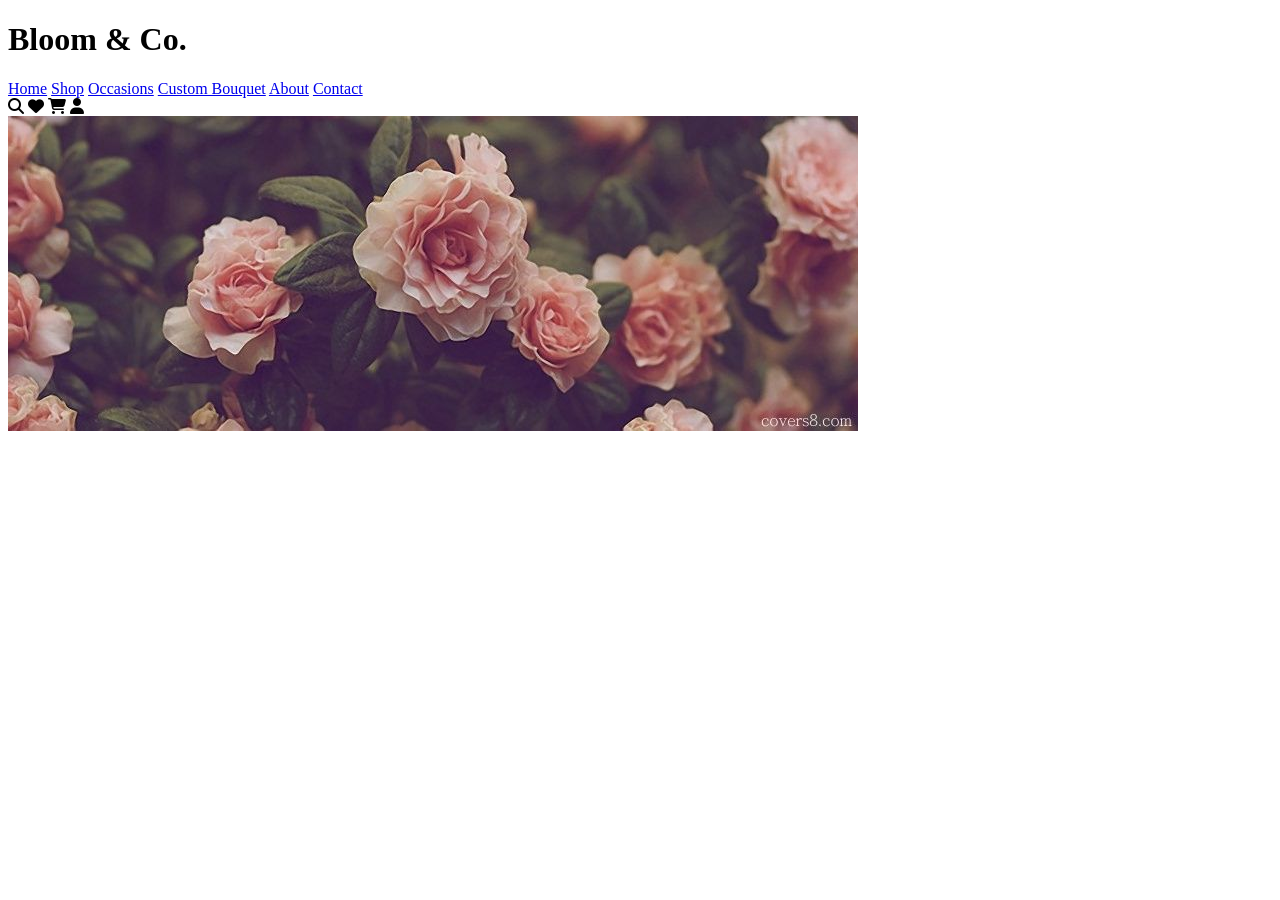
==== index.html @ 58dac590 "First Version" ====
<!doctype html>
<html lang="en">
  <head>
    <title>Bloom & Co.</title>
    <link href="CSS/index.css" rel="stylesheet" />
    <link href="https://cdnjs.cloudflare.com/ajax/libs/font-awesome/6.5.2/css/all.min.css" rel="stylesheet" />
  </head>
  <body>
    <header>
      <h1>Bloom & Co.</h1>
      <nav>
        <a href="home.html">Home</a>
        <a href="sources/shop.html">Shop</a>
        <a href="occasions.html">Occasions</a>
        <a href="custom.html">Custom Bouquet</a>
        <a href="about.html">About</a>
        <a href="contact.html">Contact</a>
      </nav>

      <div class="icons">
        <i class="fa-solid fa-search"></i>
        <i class="fa-solid fa-heart"></i>
        <i class="fa-solid fa-cart-shopping"></i>
        <i class="fa-solid fa-user"></i>
      </div>
    </header>

    <main>
      <section class="hero">
        <img src="assets/cover.jpg" alt="Flowers" />
      </section>
    </main>
  </body>
</html>
---- CSS/index.css ----
nav {
  cursor: pointer;
}
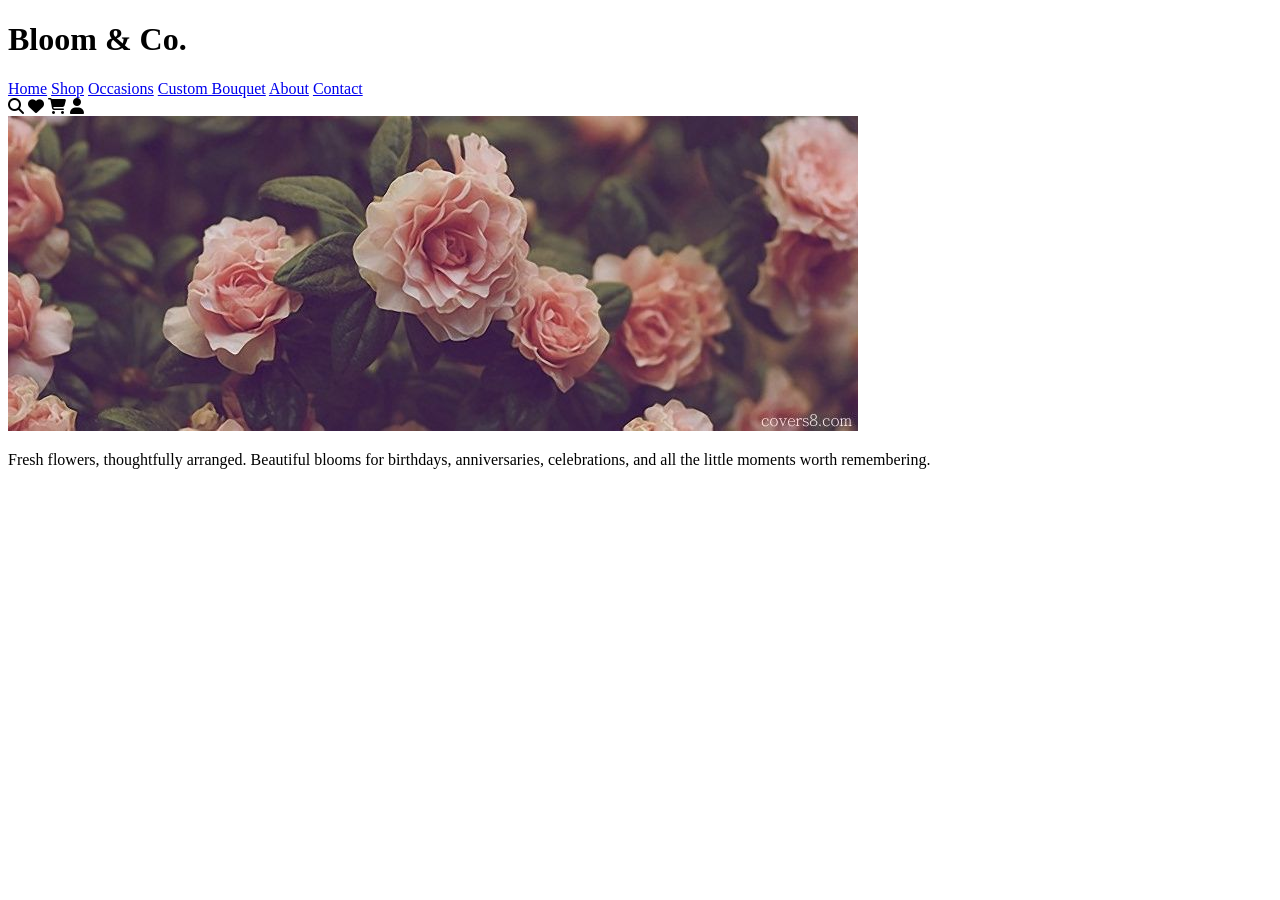
==== commit f7c12b02: "v1.2 progress" ====
--- a/index.html
+++ b/index.html
@@ -10,7 +10,7 @@
       <h1>Bloom & Co.</h1>
       <nav>
         <a href="home.html">Home</a>
-        <a href="sources/shop.html">Shop</a>
+        <a href="pages/shop.html">Shop</a>
         <a href="occasions.html">Occasions</a>
         <a href="custom.html">Custom Bouquet</a>
         <a href="about.html">About</a>
@@ -28,6 +28,10 @@
     <main>
       <section class="hero">
         <img src="assets/cover.jpg" alt="Flowers" />
+        <p>
+          Fresh flowers, thoughtfully arranged. Beautiful blooms for birthdays, anniversaries, celebrations,
+          and all the little moments worth remembering.
+        </p>
       </section>
     </main>
   </body>
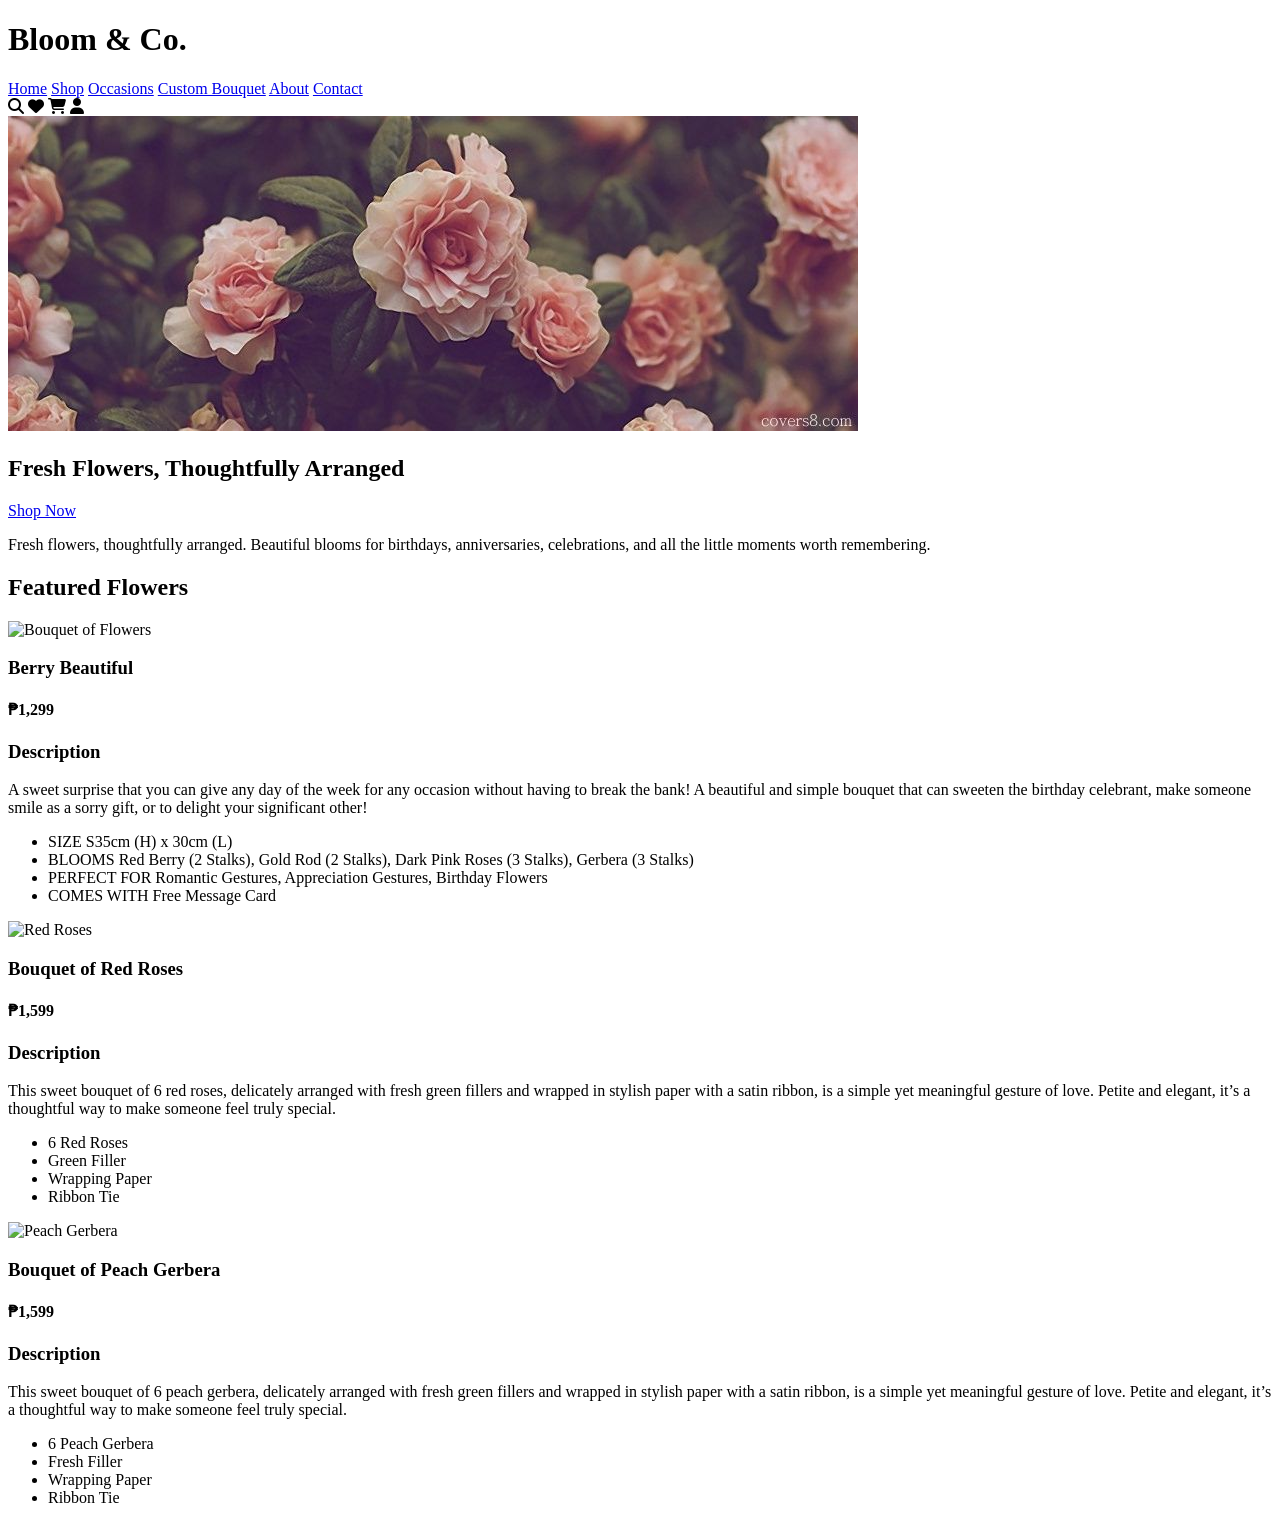
==== commit ba6de4b9: "V1.3 Progress" ====
--- a/index.html
+++ b/index.html
@@ -11,10 +11,10 @@
       <nav>
         <a href="home.html">Home</a>
         <a href="pages/shop.html">Shop</a>
-        <a href="occasions.html">Occasions</a>
-        <a href="custom.html">Custom Bouquet</a>
-        <a href="about.html">About</a>
-        <a href="contact.html">Contact</a>
+        <a href="pages/occasions.html">Occasions</a>
+        <a href="pages/custom.html">Custom Bouquet</a>
+        <a href="pages/about.html">About</a>
+        <a href="pages/contact.html">Contact</a>
       </nav>
 
       <div class="icons">
@@ -28,11 +28,91 @@
     <main>
       <section class="hero">
         <img src="assets/cover.jpg" alt="Flowers" />
+        <h2>Fresh Flowers, Thoughtfully Arranged</h2>
+        <a href="pages/shop.html" class="btn">Shop Now</a>
         <p>
           Fresh flowers, thoughtfully arranged. Beautiful blooms for birthdays, anniversaries, celebrations,
           and all the little moments worth remembering.
         </p>
       </section>
+
+      <section class="featured">
+        <h2>Featured Flowers</h2>
+
+        <!-- Bouquet 1 -->
+        <article>
+          <img
+            src="https://www.flowerchimp.com.ph/cdn/shop/products/PH-bouquet-rename-LR-01_493x.jpg?v=1740740470"
+            alt="Bouquet of Flowers"
+          />
+          <h3>Berry Beautiful</h3>
+          <h4>₱1,299</h4>
+          <h3>Description</h3>
+          <p>
+            A sweet surprise that you can give any day of the week for any occasion without having to break
+            the bank! A beautiful and simple bouquet that can sweeten the birthday celebrant, make someone
+            smile as a sorry gift, or to delight your significant other!
+          </p>
+
+          <ul>
+            <li>SIZE S35cm (H) x 30cm (L)</li>
+            <li>
+              BLOOMS Red Berry (2 Stalks), Gold Rod (2 Stalks), Dark Pink Roses (3 Stalks), Gerbera (3 Stalks)
+            </li>
+            <li>PERFECT FOR Romantic Gestures, Appreciation Gestures, Birthday Flowers</li>
+            <li>COMES WITH Free Message Card</li>
+          </ul>
+        </article>
+
+        <!-- Bouquet 2 -->
+        <article>
+          <img
+            src="https://cdn.florista.ph/uploads/product/floristaph/JAN2026/9091-1769665216452.webp"
+            alt="Red Roses"
+            height="500"
+            width="500"
+          />
+          <h3>Bouquet of Red Roses</h3>
+          <h4>₱1,599</h4>
+          <h3>Description</h3>
+          <p>
+            This sweet bouquet of 6 red roses, delicately arranged with fresh green fillers and wrapped in
+            stylish paper with a satin ribbon, is a simple yet meaningful gesture of love. Petite and elegant,
+            it’s a thoughtful way to make someone feel truly special.
+          </p>
+          <ul>
+            <li>6 Red Roses</li>
+            <li>Green Filler</li>
+            <li>Wrapping Paper</li>
+            <li>Ribbon Tie</li>
+          </ul>
+        </article>
+
+        <!-- Bouquet 3 -->
+        <article>
+          <img
+            src="https://cdn.florista.ph/uploads/product/floristaph/MAY2025/5096-1746436342760.webp"
+            alt="Peach Gerbera"
+            height="500"
+            width="500"
+          />
+
+          <h3>Bouquet of Peach Gerbera</h3>
+          <h4>₱1,599</h4>
+          <h3>Description</h3>
+          <p>
+            This sweet bouquet of 6 peach gerbera, delicately arranged with fresh green fillers and wrapped in
+            stylish paper with a satin ribbon, is a simple yet meaningful gesture of love. Petite and elegant,
+            it’s a thoughtful way to make someone feel truly special.
+          </p>
+          <ul>
+            <li>6 Peach Gerbera</li>
+            <li>Fresh Filler</li>
+            <li>Wrapping Paper</li>
+            <li>Ribbon Tie</li>
+          </ul>
+        </article>
+      </section>
     </main>
   </body>
 </html>
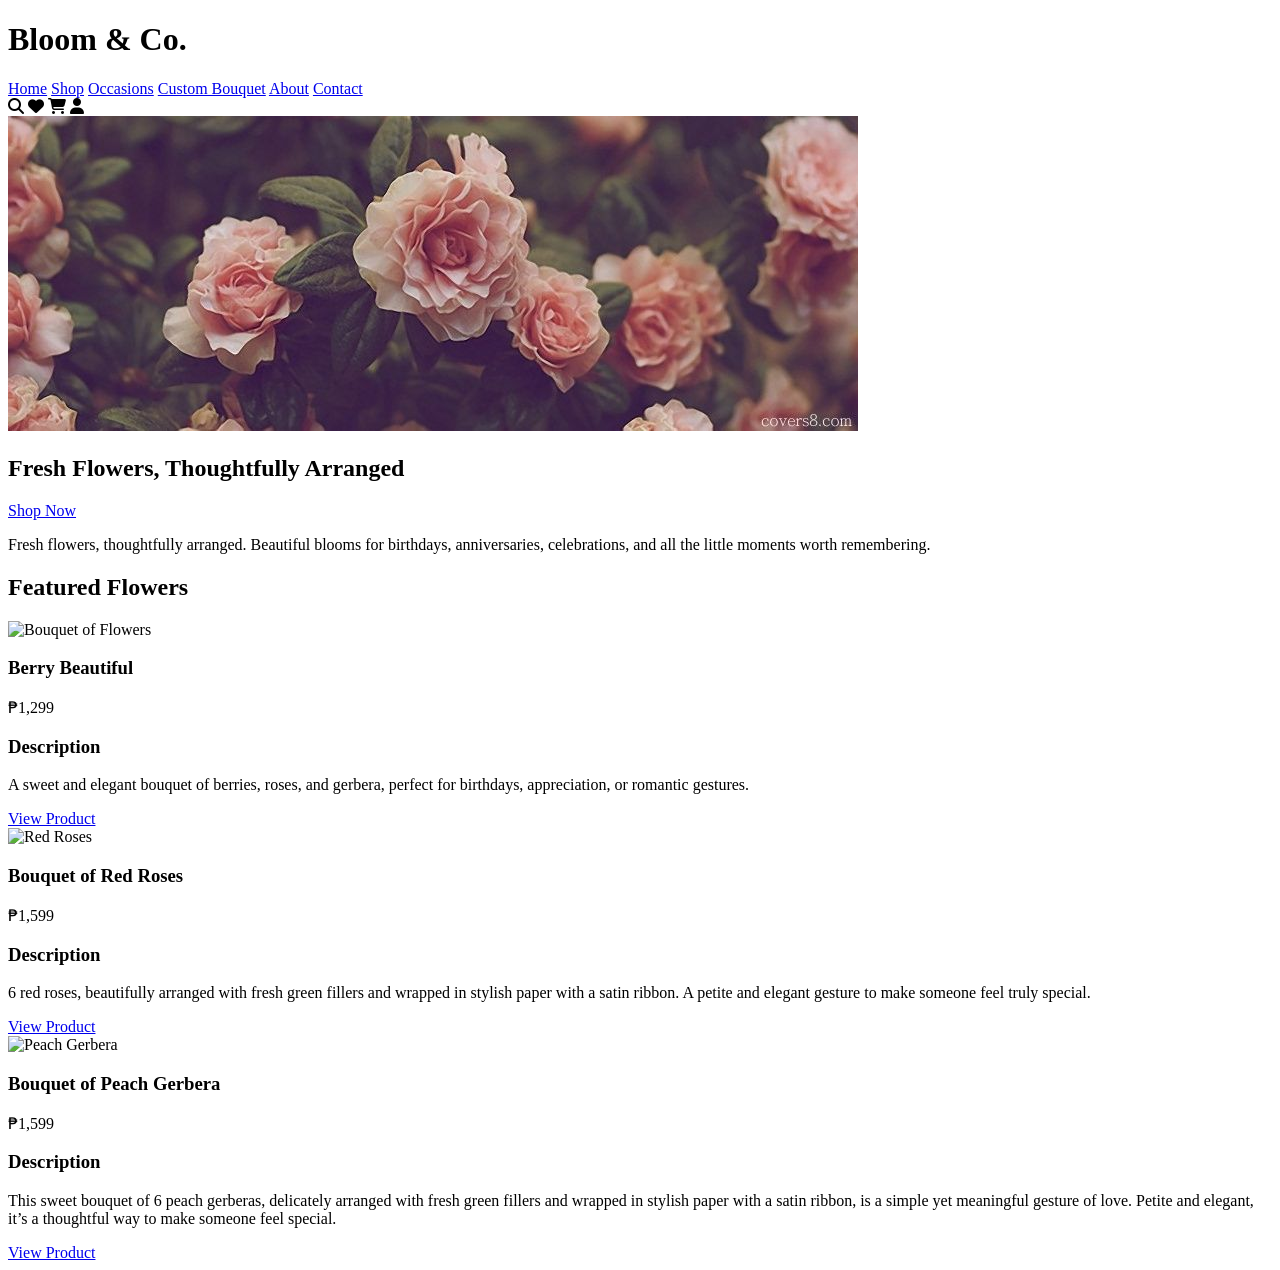
==== commit abb29377: "V.1.3.1 Update and revision for structure" ====
--- a/index.html
+++ b/index.html
@@ -45,23 +45,16 @@
             src="https://www.flowerchimp.com.ph/cdn/shop/products/PH-bouquet-rename-LR-01_493x.jpg?v=1740740470"
             alt="Bouquet of Flowers"
           />
-          <h3>Berry Beautiful</h3>
-          <h4>₱1,299</h4>
-          <h3>Description</h3>
-          <p>
-            A sweet surprise that you can give any day of the week for any occasion without having to break
-            the bank! A beautiful and simple bouquet that can sweeten the birthday celebrant, make someone
-            smile as a sorry gift, or to delight your significant other!
-          </p>
-
-          <ul>
-            <li>SIZE S35cm (H) x 30cm (L)</li>
-            <li>
-              BLOOMS Red Berry (2 Stalks), Gold Rod (2 Stalks), Dark Pink Roses (3 Stalks), Gerbera (3 Stalks)
-            </li>
-            <li>PERFECT FOR Romantic Gestures, Appreciation Gestures, Birthday Flowers</li>
-            <li>COMES WITH Free Message Card</li>
-          </ul>
+          <div class="product-info">
+            <h3>Berry Beautiful</h3>
+            <p>₱1,299</p>
+            <h3>Description</h3>
+            <p>
+              A sweet and elegant bouquet of berries, roses, and gerbera, perfect for birthdays, appreciation,
+              or romantic gestures.
+            </p>
+            <a href="pages/shop.html">View Product</a>
+          </div>
         </article>
 
         <!-- Bouquet 2 -->
@@ -72,20 +65,16 @@
             height="500"
             width="500"
           />
-          <h3>Bouquet of Red Roses</h3>
-          <h4>₱1,599</h4>
-          <h3>Description</h3>
-          <p>
-            This sweet bouquet of 6 red roses, delicately arranged with fresh green fillers and wrapped in
-            stylish paper with a satin ribbon, is a simple yet meaningful gesture of love. Petite and elegant,
-            it’s a thoughtful way to make someone feel truly special.
-          </p>
-          <ul>
-            <li>6 Red Roses</li>
-            <li>Green Filler</li>
-            <li>Wrapping Paper</li>
-            <li>Ribbon Tie</li>
-          </ul>
+          <div class="product-info">
+            <h3>Bouquet of Red Roses</h3>
+            <p>₱1,599</p>
+            <h3>Description</h3>
+            <p>
+              6 red roses, beautifully arranged with fresh green fillers and wrapped in stylish paper with a
+              satin ribbon. A petite and elegant gesture to make someone feel truly special.
+            </p>
+            <a href="pages/shop.html">View Product</a>
+          </div>
         </article>
 
         <!-- Bouquet 3 -->
@@ -96,21 +85,17 @@
             height="500"
             width="500"
           />
-
-          <h3>Bouquet of Peach Gerbera</h3>
-          <h4>₱1,599</h4>
-          <h3>Description</h3>
-          <p>
-            This sweet bouquet of 6 peach gerbera, delicately arranged with fresh green fillers and wrapped in
-            stylish paper with a satin ribbon, is a simple yet meaningful gesture of love. Petite and elegant,
-            it’s a thoughtful way to make someone feel truly special.
-          </p>
-          <ul>
-            <li>6 Peach Gerbera</li>
-            <li>Fresh Filler</li>
-            <li>Wrapping Paper</li>
-            <li>Ribbon Tie</li>
-          </ul>
+          <div class="product-info">
+            <h3>Bouquet of Peach Gerbera</h3>
+            <p>₱1,599</p>
+            <h3>Description</h3>
+            <p>
+              This sweet bouquet of 6 peach gerberas, delicately arranged with fresh green fillers and wrapped
+              in stylish paper with a satin ribbon, is a simple yet meaningful gesture of love. Petite and
+              elegant, it’s a thoughtful way to make someone feel special.
+            </p>
+            <a href="pages/shop.html">View Product</a>
+          </div>
         </article>
       </section>
     </main>
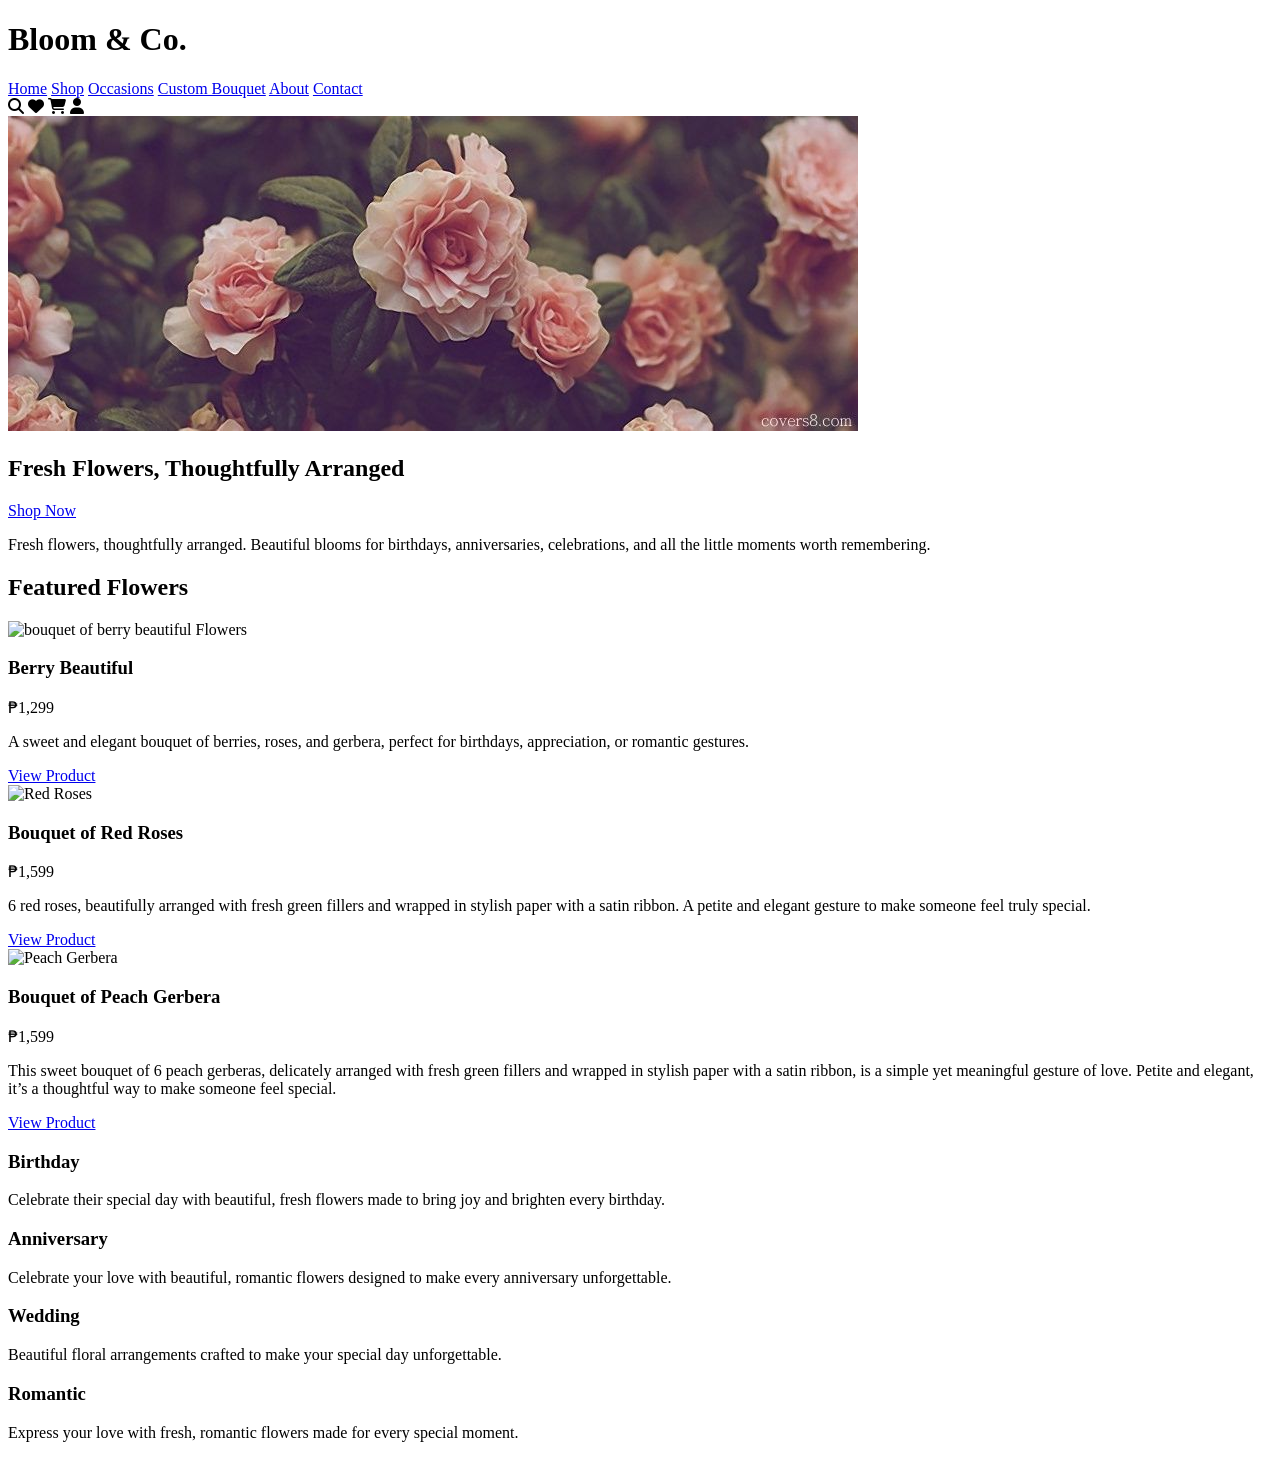
==== commit a3aae6b3: "V1.3.5 Progress" ====
--- a/index.html
+++ b/index.html
@@ -9,7 +9,7 @@
     <header>
       <h1>Bloom & Co.</h1>
       <nav>
-        <a href="home.html">Home</a>
+        <a href="index.html">Home</a>
         <a href="pages/shop.html">Shop</a>
         <a href="pages/occasions.html">Occasions</a>
         <a href="pages/custom.html">Custom Bouquet</a>
@@ -38,64 +38,90 @@
 
       <section class="featured">
         <h2>Featured Flowers</h2>
+        <div class="product-list">
+          <!-- Bouquet 1 -->
+          <article class="product-card">
+            <img
+              src="https://www.flowerchimp.com.ph/cdn/shop/products/PH-bouquet-rename-LR-01_493x.jpg?v=1740740470"
+              alt="bouquet of berry beautiful Flowers"
+            />
+            <div class="product-info">
+              <h3>Berry Beautiful</h3>
+              <p>₱1,299</p>
+              <p>
+                A sweet and elegant bouquet of berries, roses, and gerbera, perfect for birthdays,
+                appreciation, or romantic gestures.
+              </p>
+              <a href="pages/shop.html">View Product</a>
+            </div>
+          </article>
 
-        <!-- Bouquet 1 -->
+          <!-- Bouquet 2 -->
+          <article class="product-card">
+            <img
+              src="https://cdn.florista.ph/uploads/product/floristaph/JAN2026/9091-1769665216452.webp"
+              alt="Red Roses"
+            />
+            <div class="product-info">
+              <h3>Bouquet of Red Roses</h3>
+              <p>₱1,599</p>
+              <p>
+                6 red roses, beautifully arranged with fresh green fillers and wrapped in stylish paper with a
+                satin ribbon. A petite and elegant gesture to make someone feel truly special.
+              </p>
+              <a href="pages/shop.html">View Product</a>
+            </div>
+          </article>
+
+          <!-- Bouquet 3 -->
+          <article class="product-card">
+            <img
+              src="https://cdn.florista.ph/uploads/product/floristaph/MAY2025/5096-1746436342760.webp"
+              alt="Peach Gerbera"
+            />
+            <div class="product-info">
+              <h3>Bouquet of Peach Gerbera</h3>
+              <p>₱1,599</p>
+              <p>
+                This sweet bouquet of 6 peach gerberas, delicately arranged with fresh green fillers and
+                wrapped in stylish paper with a satin ribbon, is a simple yet meaningful gesture of love.
+                Petite and elegant, it’s a thoughtful way to make someone feel special.
+              </p>
+              <a href="pages/shop.html">View Product</a>
+            </div>
+          </article>
+        </div>
+      </section>
+
+      <section class="occasions">
+        <!-- Birthday -->
         <article>
-          <img
-            src="https://www.flowerchimp.com.ph/cdn/shop/products/PH-bouquet-rename-LR-01_493x.jpg?v=1740740470"
-            alt="Bouquet of Flowers"
-          />
-          <div class="product-info">
-            <h3>Berry Beautiful</h3>
-            <p>₱1,299</p>
-            <h3>Description</h3>
-            <p>
-              A sweet and elegant bouquet of berries, roses, and gerbera, perfect for birthdays, appreciation,
-              or romantic gestures.
-            </p>
-            <a href="pages/shop.html">View Product</a>
-          </div>
+          <h3>Birthday</h3>
+          <p>
+            Celebrate their special day with beautiful, fresh flowers made to bring joy and brighten every
+            birthday.
+          </p>
         </article>
 
-        <!-- Bouquet 2 -->
+        <!-- Anniversary-->
         <article>
-          <img
-            src="https://cdn.florista.ph/uploads/product/floristaph/JAN2026/9091-1769665216452.webp"
-            alt="Red Roses"
-            height="500"
-            width="500"
-          />
-          <div class="product-info">
-            <h3>Bouquet of Red Roses</h3>
-            <p>₱1,599</p>
-            <h3>Description</h3>
-            <p>
-              6 red roses, beautifully arranged with fresh green fillers and wrapped in stylish paper with a
-              satin ribbon. A petite and elegant gesture to make someone feel truly special.
-            </p>
-            <a href="pages/shop.html">View Product</a>
-          </div>
+          <h3>Anniversary</h3>
+          <p>
+            Celebrate your love with beautiful, romantic flowers designed to make every anniversary
+            unforgettable.
+          </p>
         </article>
 
-        <!-- Bouquet 3 -->
+        <!-- Wedding -->
         <article>
-          <img
-            src="https://cdn.florista.ph/uploads/product/floristaph/MAY2025/5096-1746436342760.webp"
-            alt="Peach Gerbera"
-            height="500"
-            width="500"
-          />
-          <div class="product-info">
-            <h3>Bouquet of Peach Gerbera</h3>
-            <p>₱1,599</p>
-            <h3>Description</h3>
-            <p>
-              This sweet bouquet of 6 peach gerberas, delicately arranged with fresh green fillers and wrapped
-              in stylish paper with a satin ribbon, is a simple yet meaningful gesture of love. Petite and
-              elegant, it’s a thoughtful way to make someone feel special.
-            </p>
-            <a href="pages/shop.html">View Product</a>
-          </div>
+          <h3>Wedding</h3>
+          <p>Beautiful floral arrangements crafted to make your special day unforgettable.</p>
+        </article>
+
+        <!-- Romantic-->
+        <article>
+          <h3>Romantic</h3>
+          <p>Express your love with fresh, romantic flowers made for every special moment.</p>
         </article>
       </section>
     </main>
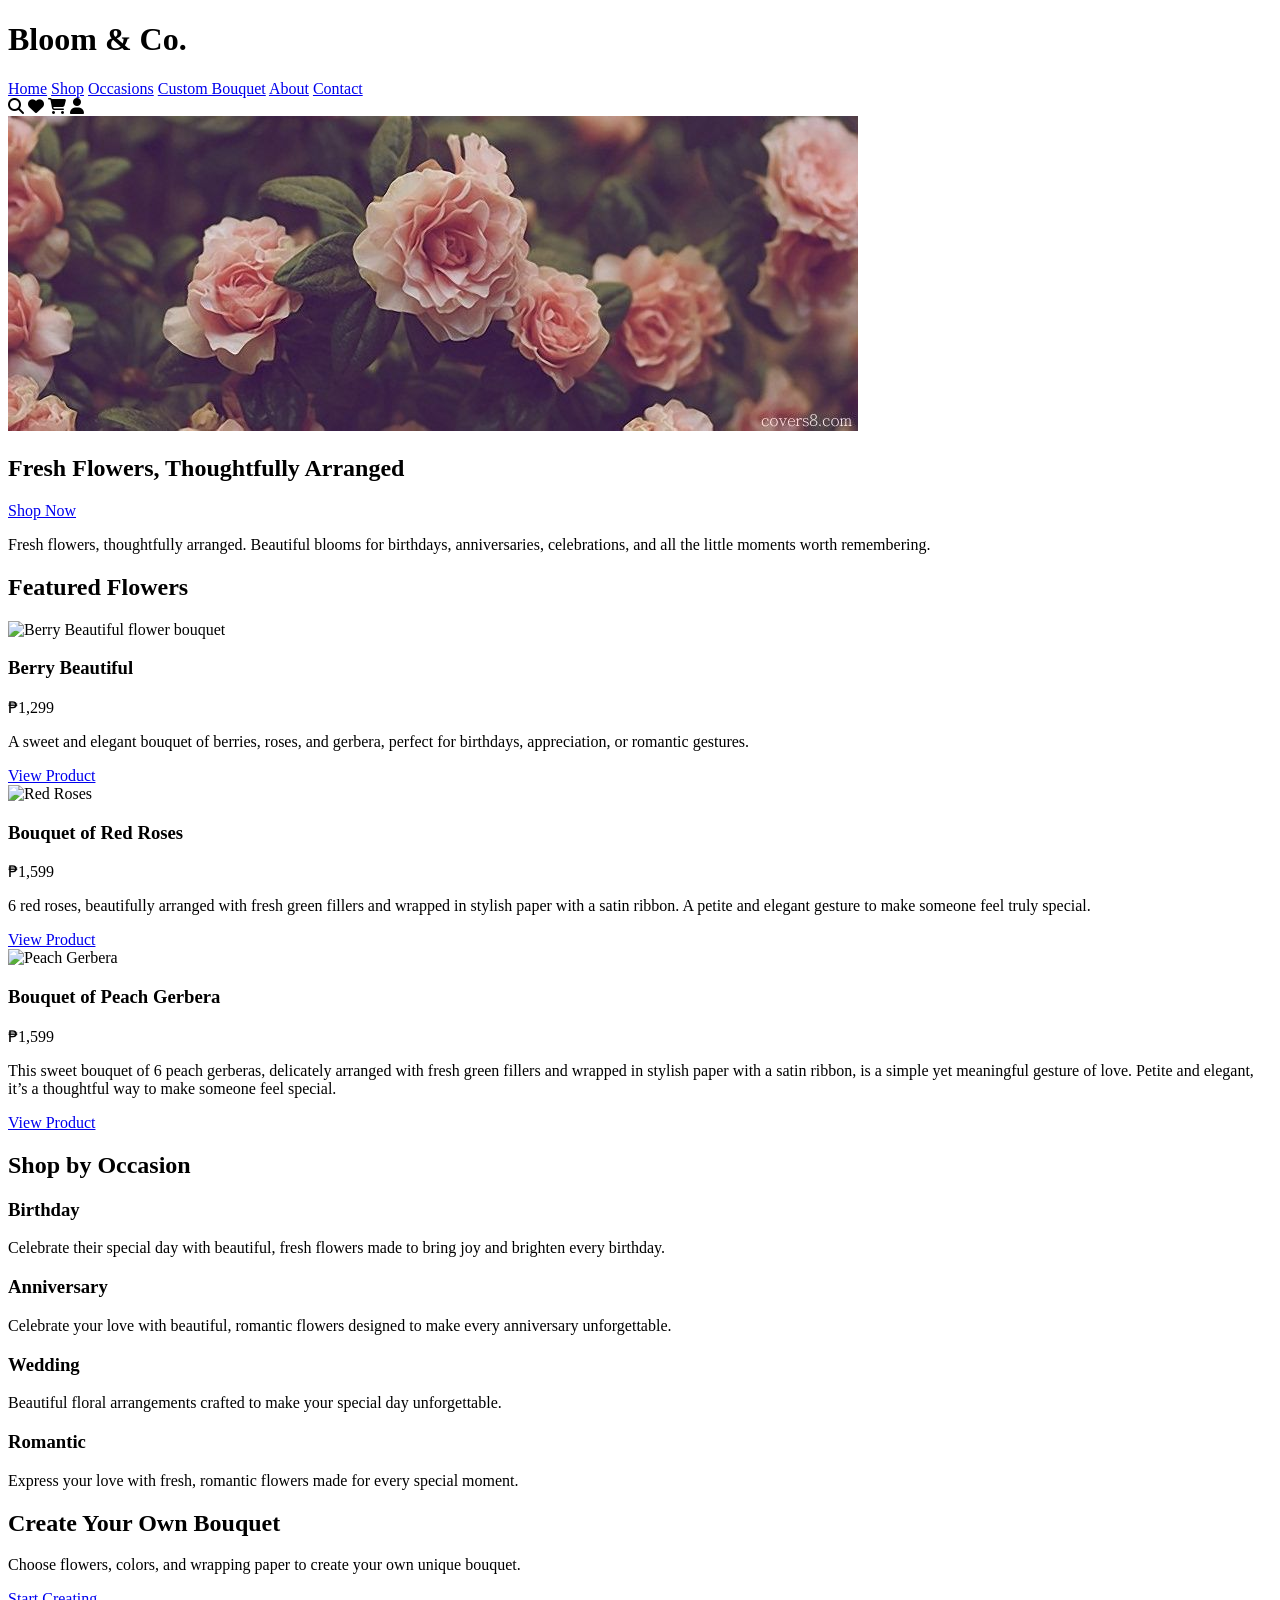
==== commit a78ebaf3: "hahays" ====
--- a/index.html
+++ b/index.html
@@ -43,7 +43,7 @@
           <article class="product-card">
             <img
               src="https://www.flowerchimp.com.ph/cdn/shop/products/PH-bouquet-rename-LR-01_493x.jpg?v=1740740470"
-              alt="bouquet of berry beautiful Flowers"
+              alt="Berry Beautiful flower bouquet"
             />
             <div class="product-info">
               <h3>Berry Beautiful</h3>
@@ -94,35 +94,44 @@
       </section>
 
       <section class="occasions">
-        <!-- Birthday -->
-        <article>
-          <h3>Birthday</h3>
-          <p>
-            Celebrate their special day with beautiful, fresh flowers made to bring joy and brighten every
-            birthday.
-          </p>
-        </article>
+        <h2>Shop by Occasion</h2>
+        <div class="occasion-list">
+          <!-- Birthday -->
+          <article>
+            <h3>Birthday</h3>
+            <p>
+              Celebrate their special day with beautiful, fresh flowers made to bring joy and brighten every
+              birthday.
+            </p>
+          </article>
 
-        <!-- Anniversary-->
-        <article>
-          <h3>Anniversary</h3>
-          <p>
-            Celebrate your love with beautiful, romantic flowers designed to make every anniversary
-            unforgettable.
-          </p>
-        </article>
+          <!-- Anniversary-->
+          <article>
+            <h3>Anniversary</h3>
+            <p>
+              Celebrate your love with beautiful, romantic flowers designed to make every anniversary
+              unforgettable.
+            </p>
+          </article>
 
-        <!-- Wedding -->
-        <article>
-          <h3>Wedding</h3>
-          <p>Beautiful floral arrangements crafted to make your special day unforgettable.</p>
-        </article>
+          <!-- Wedding -->
+          <article>
+            <h3>Wedding</h3>
+            <p>Beautiful floral arrangements crafted to make your special day unforgettable.</p>
+          </article>
 
-        <!-- Romantic-->
-        <article>
-          <h3>Romantic</h3>
-          <p>Express your love with fresh, romantic flowers made for every special moment.</p>
-        </article>
+          <!-- Romantic-->
+          <article>
+            <h3>Romantic</h3>
+            <p>Express your love with fresh, romantic flowers made for every special moment.</p>
+          </article>
+        </div>
+      </section>
+
+      <section class="custom-bouquet">
+        <h2>Create Your Own Bouquet</h2>
+        <p>Choose flowers, colors, and wrapping paper to create your own unique bouquet.</p>
+        <a href="pages/custom.html" class="btn">Start Creating</a>
       </section>
     </main>
   </body>
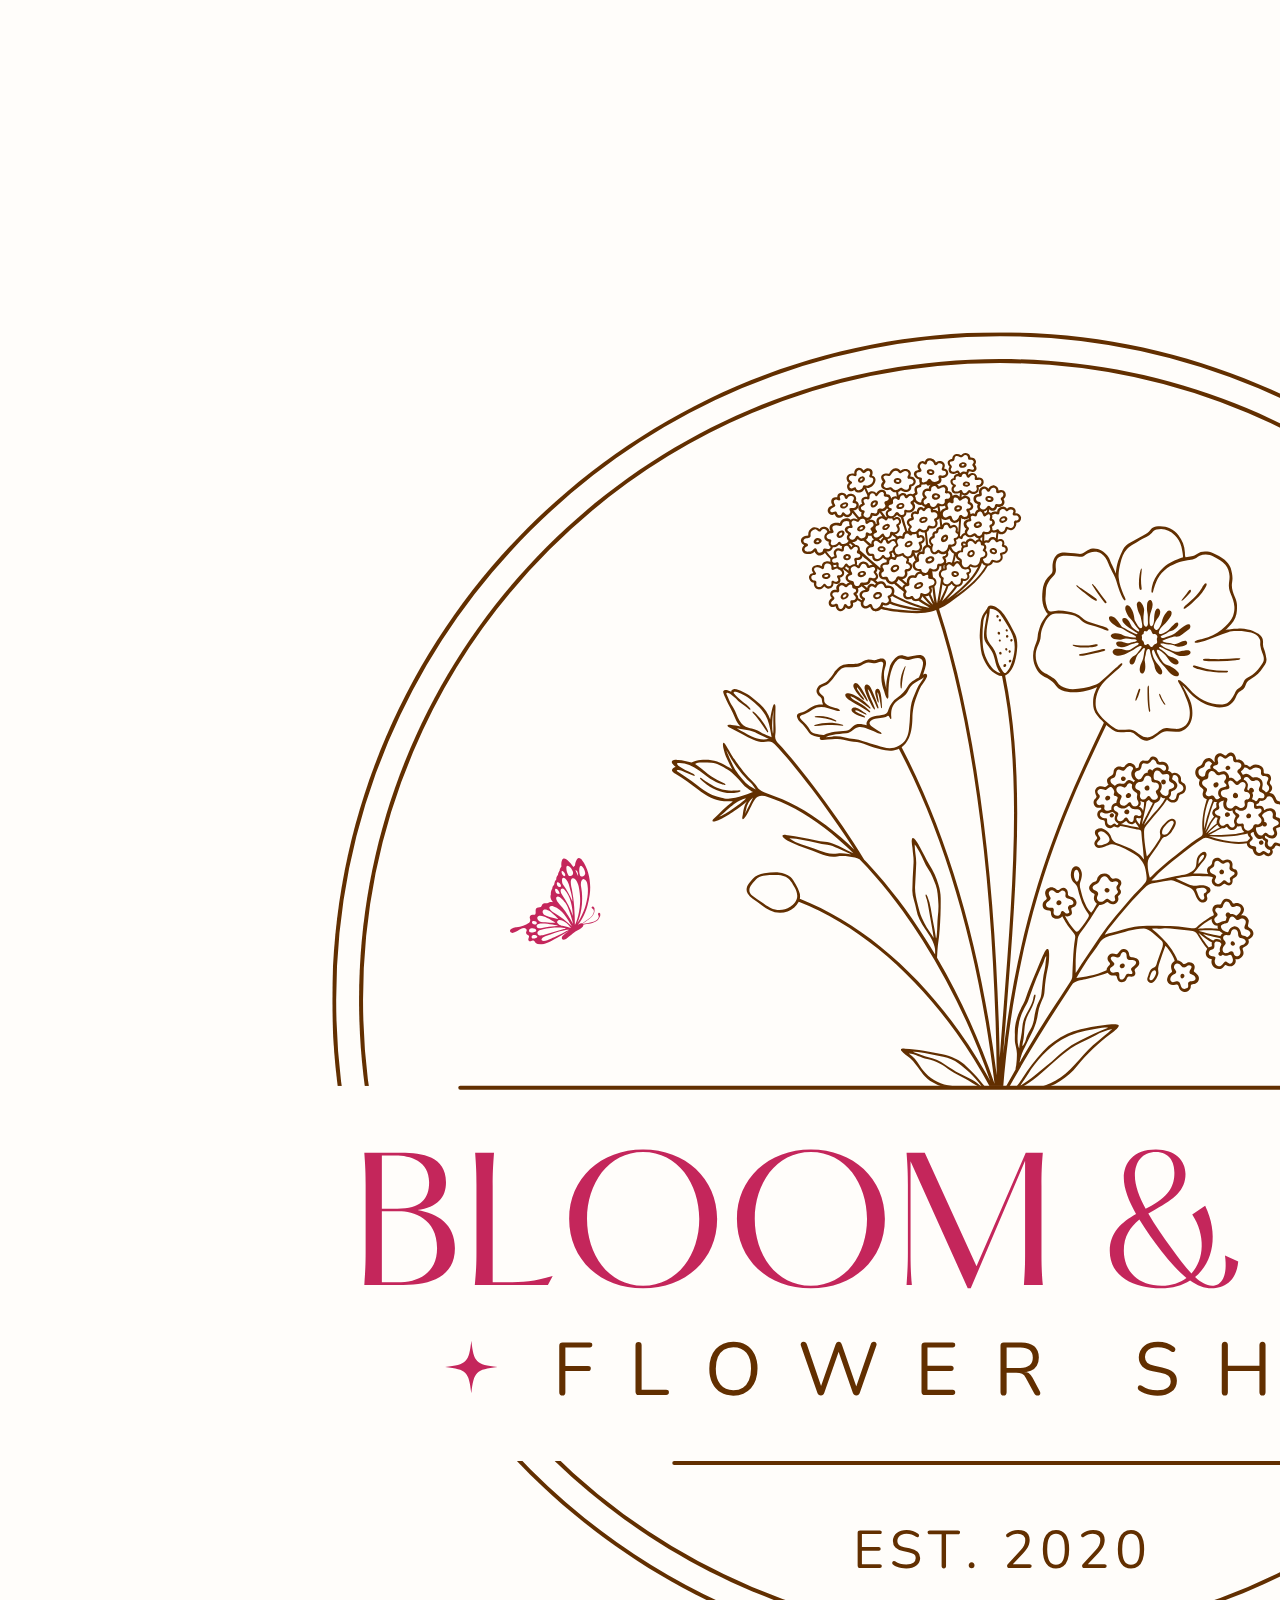
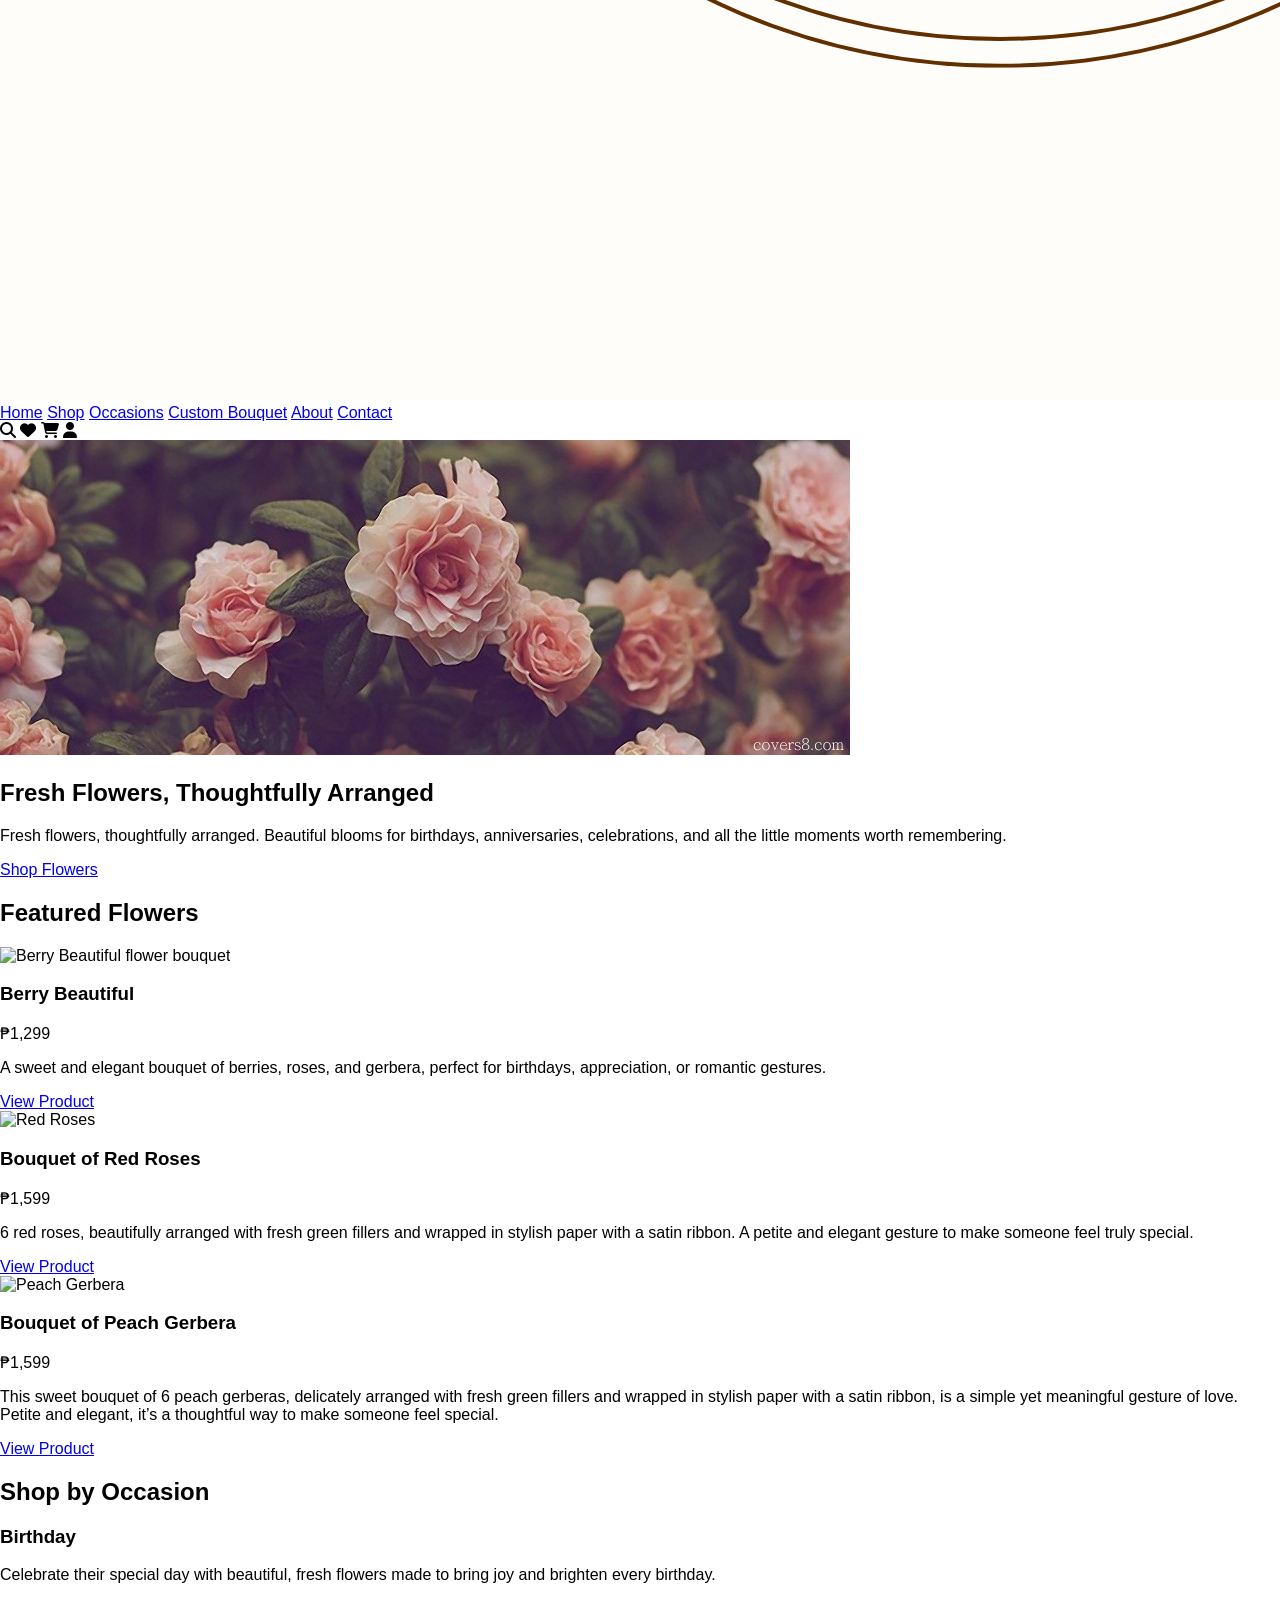
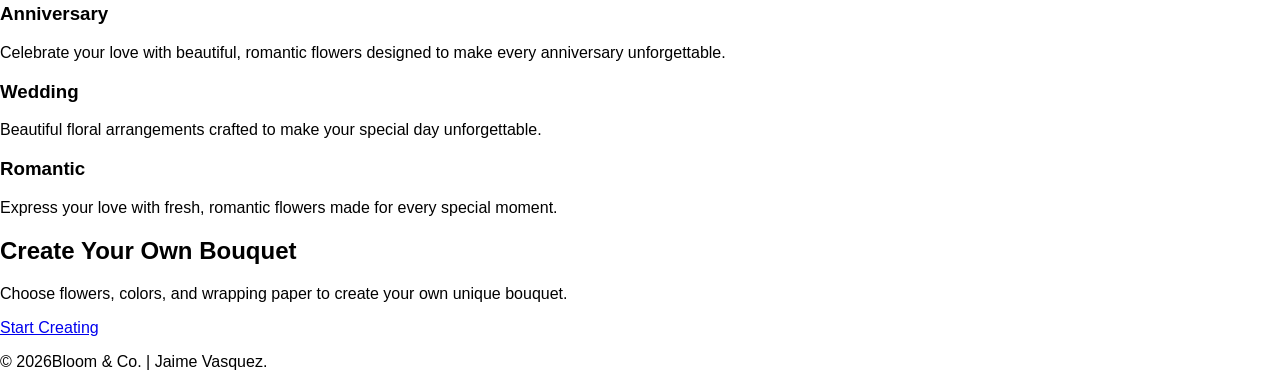
==== commit ba111a71: "Improved Structure" ====
--- a/index.html
+++ b/index.html
@@ -1,21 +1,25 @@
 <!doctype html>
 <html lang="en">
   <head>
+    <meta charset="utf-8" />
+    <meta name="viewport" content="width=device-width, initial-scale=1" />
     <title>Bloom & Co.</title>
     <link href="CSS/index.css" rel="stylesheet" />
     <link href="https://cdnjs.cloudflare.com/ajax/libs/font-awesome/6.5.2/css/all.min.css" rel="stylesheet" />
   </head>
   <body>
     <header>
-      <h1>Bloom & Co.</h1>
-      <nav>
-        <a href="index.html">Home</a>
-        <a href="pages/shop.html">Shop</a>
-        <a href="pages/occasions.html">Occasions</a>
-        <a href="pages/custom.html">Custom Bouquet</a>
-        <a href="pages/about.html">About</a>
-        <a href="pages/contact.html">Contact</a>
-      </nav>
+      <div class="nav-left">
+        <a href="index.html"><img src="assets/logo.png" alt="Logo" /></a>
+        <nav>
+          <a href="index.html">Home</a>
+          <a href="pages/shop.html">Shop</a>
+          <a href="pages/occasions.html">Occasions</a>
+          <a href="pages/custom.html">Custom Bouquet</a>
+          <a href="pages/about.html">About</a>
+          <a href="pages/contact.html">Contact</a>
+        </nav>
+      </div>
 
       <div class="icons">
         <i class="fa-solid fa-search"></i>
@@ -28,12 +32,12 @@
     <main>
       <section class="hero">
         <img src="assets/cover.jpg" alt="Flowers" />
-        <h2>Fresh Flowers, Thoughtfully Arranged</h2>
-        <a href="pages/shop.html" class="btn">Shop Now</a>
+        <h1>Fresh Flowers, Thoughtfully Arranged</h1>
         <p>
           Fresh flowers, thoughtfully arranged. Beautiful blooms for birthdays, anniversaries, celebrations,
           and all the little moments worth remembering.
         </p>
+        <a href="pages/shop.html">Shop Flowers</a>
       </section>
 
       <section class="featured">
@@ -97,7 +101,7 @@
         <h2>Shop by Occasion</h2>
         <div class="occasion-list">
           <!-- Birthday -->
-          <article>
+          <article class="occasion-card">
             <h3>Birthday</h3>
             <p>
               Celebrate their special day with beautiful, fresh flowers made to bring joy and brighten every
@@ -106,7 +110,7 @@
           </article>
 
           <!-- Anniversary-->
-          <article>
+          <article class="occasion-card">
             <h3>Anniversary</h3>
             <p>
               Celebrate your love with beautiful, romantic flowers designed to make every anniversary
@@ -115,13 +119,13 @@
           </article>
 
           <!-- Wedding -->
-          <article>
+          <article class="occasion-card">
             <h3>Wedding</h3>
             <p>Beautiful floral arrangements crafted to make your special day unforgettable.</p>
           </article>
 
           <!-- Romantic-->
-          <article>
+          <article class="occasion-card">
             <h3>Romantic</h3>
             <p>Express your love with fresh, romantic flowers made for every special moment.</p>
           </article>
@@ -134,5 +138,11 @@
         <a href="pages/custom.html" class="btn">Start Creating</a>
       </section>
     </main>
+    <footer>
+      <p>&copy; <span id="year"></span>Bloom & Co. | Jaime Vasquez.</p>
+    </footer>
+    <script>
+      document.getElementById("year").textContent = new Date().getFullYear();
+    </script>
   </body>
 </html>
--- a/CSS/index.css
+++ b/CSS/index.css
@@ -1,3 +1,12 @@
 nav {
   cursor: pointer;
 }
+
+* {
+  box-sizing: border-box;
+}
+
+body {
+  margin: 0;
+  font-family: Arial, Helvetica, sans-serif;
+}
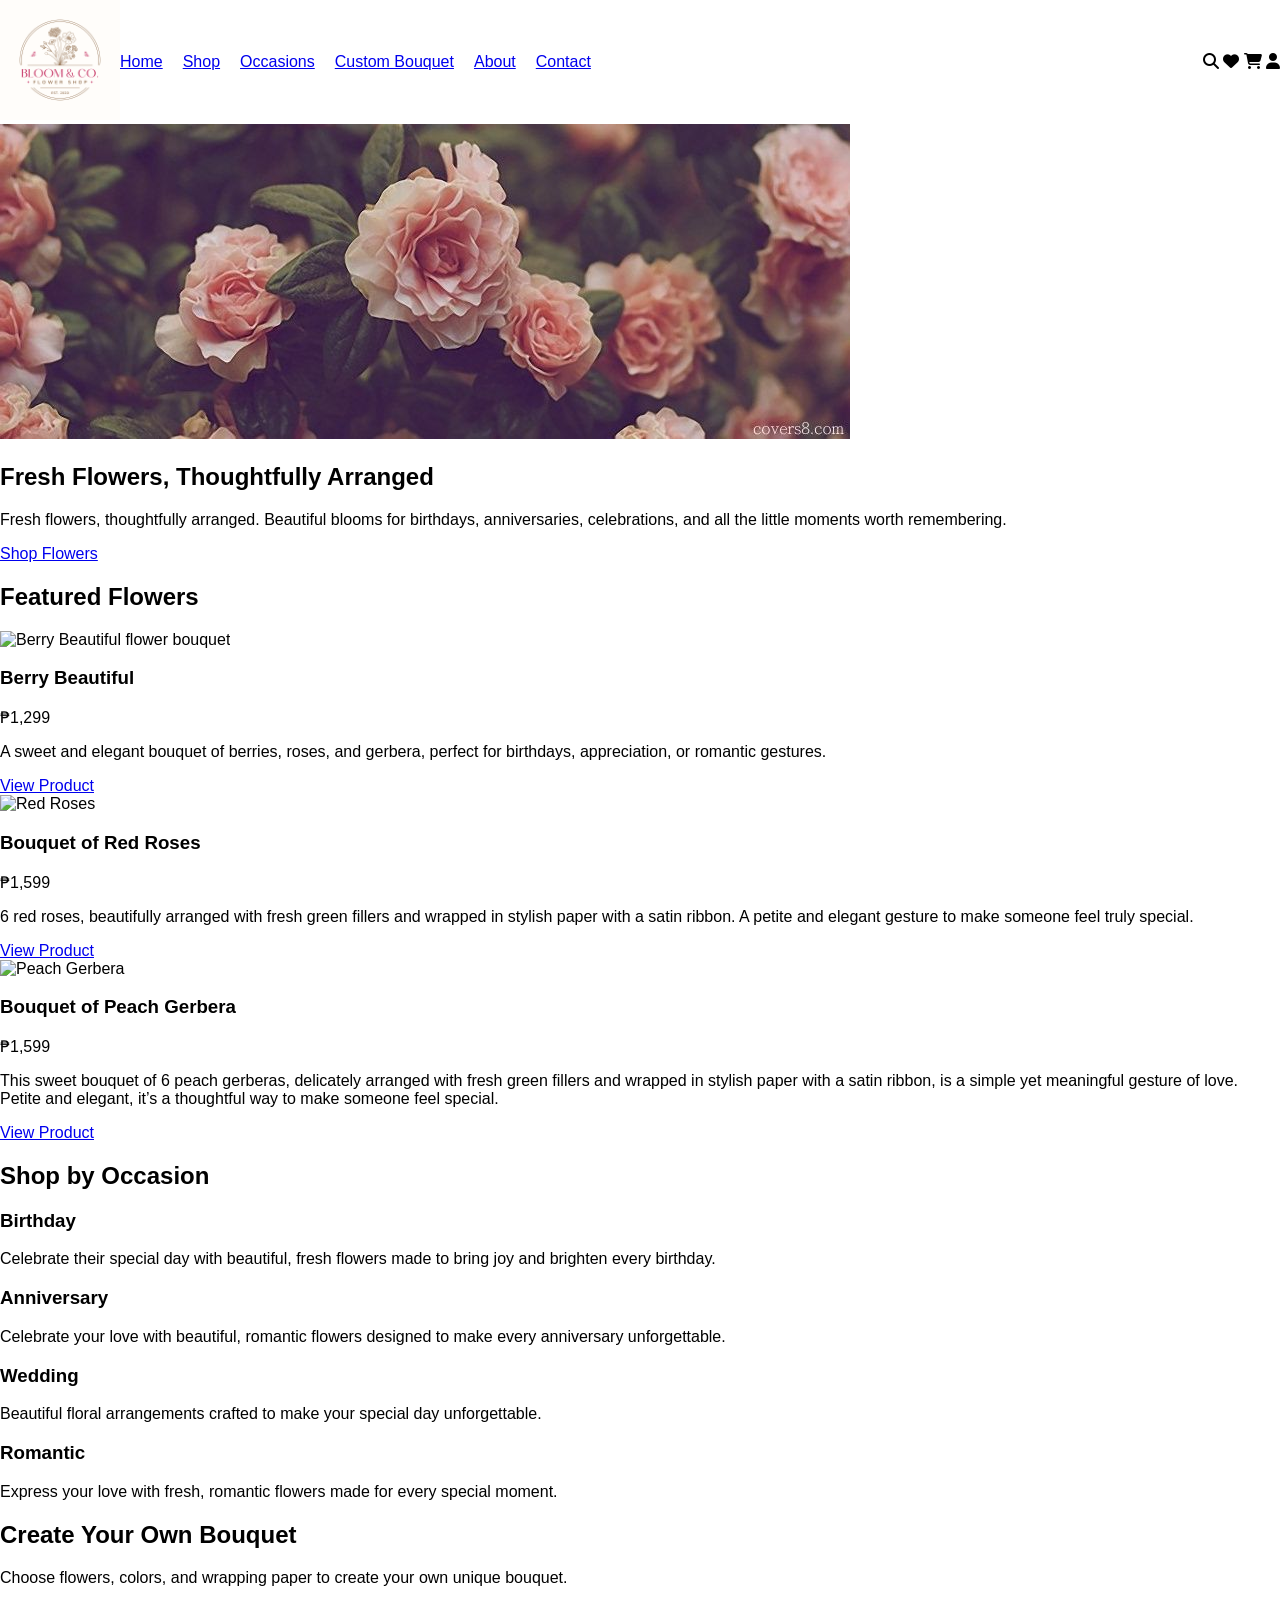
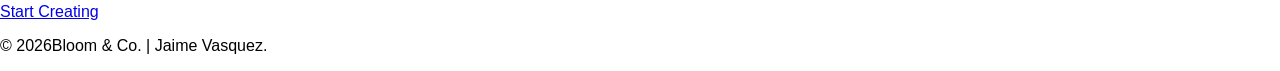
==== commit 6837da65: "Adjusted Navigation links and icons along with the logo" ====
--- a/index.html
+++ b/index.html
@@ -10,7 +10,7 @@
   <body>
     <header>
       <div class="nav-left">
-        <a href="index.html"><img src="assets/logo.png" alt="Logo" /></a>
+        <a href="index.html" class="logo"><img src="assets/logo.png" alt="Logo" /></a>
         <nav>
           <a href="index.html">Home</a>
           <a href="pages/shop.html">Shop</a>
--- a/CSS/index.css
+++ b/CSS/index.css
@@ -1,4 +1,7 @@
 nav {
+  cursor: pointer;
+}
+.icons {
   cursor: pointer;
 }
 
@@ -10,3 +13,23 @@
   margin: 0;
   font-family: Arial, Helvetica, sans-serif;
 }
+
+header {
+  display: flex;
+  justify-content: space-between;
+  align-items: center;
+}
+
+.logo img {
+  width: 120px;
+}
+
+.nav-left {
+  display: flex;
+  align-items: center;
+}
+
+nav {
+  display: flex;
+  gap: 20px;
+}
